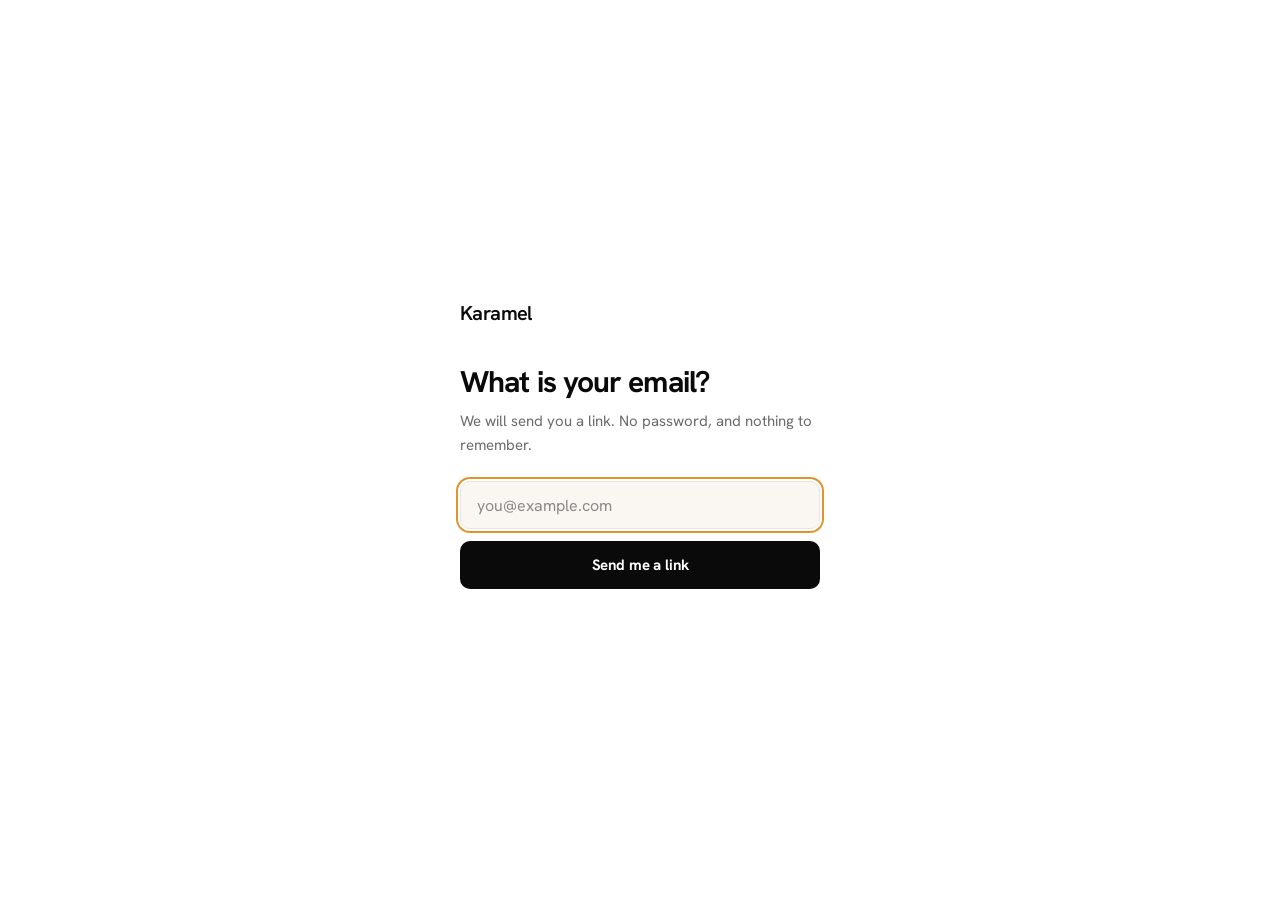
==== begin/index.html @ b9f02e9b "Add /begin, the pilot door A static copy of the app's own sign-in screen, at a path people can be to" ====
<!DOCTYPE html>
<html lang="en">
<head>
<meta charset="utf-8">
<meta name="viewport" content="width=device-width, initial-scale=1">
<title>Begin &middot; Karamel</title>
<meta name="description" content="Sign in to Karamel. No password.">
<!-- A pilot door, not a landing page. It should not turn up in search results. -->
<meta name="robots" content="noindex, nofollow">
<link rel="preconnect" href="https://fonts.googleapis.com">
<link rel="preconnect" href="https://fonts.gstatic.com" crossorigin>
<link href="https://fonts.googleapis.com/css2?family=Hanken+Grotesk:wght@400;500;600;700&display=swap" rel="stylesheet">
<style>
  :root {
    --bg: #ffffff;
    --ink: #0a0a0a;
    --ink-dim: #6b6b6b;
    --ink-faint: #8a8a8a;
    --edge: #e6e6e6;
    --field: #faf7f2;
    --caramel: #e0952b;
    --caramel-text: #9a5b08;
    --warn-bg: #f4ead9;
  }
  * { box-sizing: border-box; }
  html, body { height: 100%; }
  body {
    margin: 0;
    background: var(--bg);
    color: var(--ink);
    font-family: 'Hanken Grotesk', system-ui, Helvetica, Arial, sans-serif;
    font-size: 16px;
    line-height: 1.6;
    -webkit-font-smoothing: antialiased;
    display: flex;
    align-items: center;
    justify-content: center;
    padding: 24px 20px calc(24px + env(safe-area-inset-bottom, 0px));
  }
  main { width: 100%; max-width: 360px; }
  .mark {
    font-size: 20px; font-weight: 600; letter-spacing: -0.03em;
    color: var(--ink); text-decoration: none; display: inline-block;
    margin-bottom: 36px;
  }
  h1 { font-size: 30px; font-weight: 700; letter-spacing: -0.03em; line-height: 1.15; margin: 0 0 10px; }
  p.sub { font-size: 15px; color: var(--ink-dim); margin: 0 0 24px; }
  label { position: absolute; width: 1px; height: 1px; overflow: hidden; clip: rect(0 0 0 0); }
  input[type="email"] {
    width: 100%; min-height: 48px;
    background: var(--field);
    border: 1px solid var(--edge);
    border-radius: 10px;
    padding: 12px 16px;
    font-family: inherit; font-size: 16px; color: var(--ink);
  }
  input[type="email"]::placeholder { color: var(--ink-faint); }
  input[type="email"]:focus-visible { outline: 2px solid var(--caramel); outline-offset: 2px; }
  button {
    width: 100%; min-height: 48px; margin-top: 12px;
    background: var(--ink); color: #fff;
    border: 0; border-radius: 10px;
    font-family: inherit; font-size: 15px; font-weight: 700; letter-spacing: -0.01em;
    cursor: pointer;
  }
  button:disabled { background: var(--ink-faint); cursor: default; }
  button:focus-visible { outline: 2px solid var(--caramel); outline-offset: 2px; }
  .note { font-size: 13px; color: var(--ink-faint); margin-top: 14px; }
  .notice {
    margin-top: 16px; background: var(--warn-bg); border-radius: 10px;
    padding: 13px 15px; font-size: 13.5px; line-height: 1.55; color: #5c431b;
  }
  .again {
    margin-top: 18px; background: none; border: 0; padding: 0;
    width: auto; min-height: 0; color: var(--ink-dim);
    font-size: 14px; font-weight: 400; text-decoration: underline; cursor: pointer;
  }
  [hidden] { display: none !important; }
</style>
</head>
<body>
<main>
  <a class="mark" href="/">Karamel</a>

  <section id="ask">
    <h1>What is your email?</h1>
    <p class="sub">We will send you a link. No password, and nothing to remember.</p>
    <form id="form" novalidate>
      <label for="email">Email address</label>
      <input id="email" name="email" type="email" inputmode="email" autocomplete="email"
             placeholder="you@example.com" required>
      <button id="go" type="submit">Send me a link</button>
    </form>
    <p class="note" id="hint"></p>
  </section>

  <section id="sent" hidden>
    <h1>Check your email</h1>
    <p class="sub">If that address has a Karamel account, a link is on its way. It works once and lasts 30 minutes.</p>
    <button class="again" type="button" id="restart">Use a different address</button>
  </section>

  <section id="closed" hidden>
    <h1>Not open yet</h1>
    <p class="sub">Karamel is in a private pilot and this door is not taking addresses today.</p>
    <div class="notice">Nothing was sent and nothing was stored. If you were expecting to get in here, the person who invited you can tell you where to go instead.</div>
    <button class="again" type="button" id="retry">Try again</button>
  </section>
</main>

<script>
(function () {
  var API = "https://api.heykaramel.com";
  var form = document.getElementById("form");
  var field = document.getElementById("email");
  var go = document.getElementById("go");
  var hint = document.getElementById("hint");
  var ask = document.getElementById("ask");
  var sent = document.getElementById("sent");
  var closed = document.getElementById("closed");

  function show(which) {
    ask.hidden = which !== ask;
    sent.hidden = which !== sent;
    closed.hidden = which !== closed;
  }

  function reset() {
    hint.textContent = "";
    go.disabled = false;
    go.textContent = "Send me a link";
    show(ask);
    field.focus();
  }

  document.getElementById("restart").addEventListener("click", function () { field.value = ""; reset(); });
  document.getElementById("retry").addEventListener("click", reset);

  form.addEventListener("submit", function (event) {
    event.preventDefault();
    var value = (field.value || "").trim();
    if (!value || value.indexOf("@") < 1 || value.indexOf(".") < 0) {
      hint.textContent = "That does not look like an email address.";
      field.focus();
      return;
    }
    hint.textContent = "";
    go.disabled = true;
    go.textContent = "Sending…";

    var done = false;
    var timer = setTimeout(function () {
      if (!done) { done = true; show(closed); }
    }, 12000);

    fetch(API + "/api/v1/auth/email/start", {
      method: "POST",
      headers: { "Content-Type": "application/json" },
      credentials: "include",
      body: JSON.stringify({ email: value })
    }).then(function (res) {
      if (done) return;
      done = true;
      clearTimeout(timer);
      // The API answers the same way whether or not the account exists, so a
      // 200 is the only thing that means a link is on its way.
      show(res.ok ? sent : closed);
    }).catch(function () {
      // Unreachable, or the browser refused the cross-origin call. Either way
      // the person should be told plainly rather than left on a dead button.
      if (done) return;
      done = true;
      clearTimeout(timer);
      show(closed);
    });
  });

  field.focus();
})();
</script>
</body>
</html>
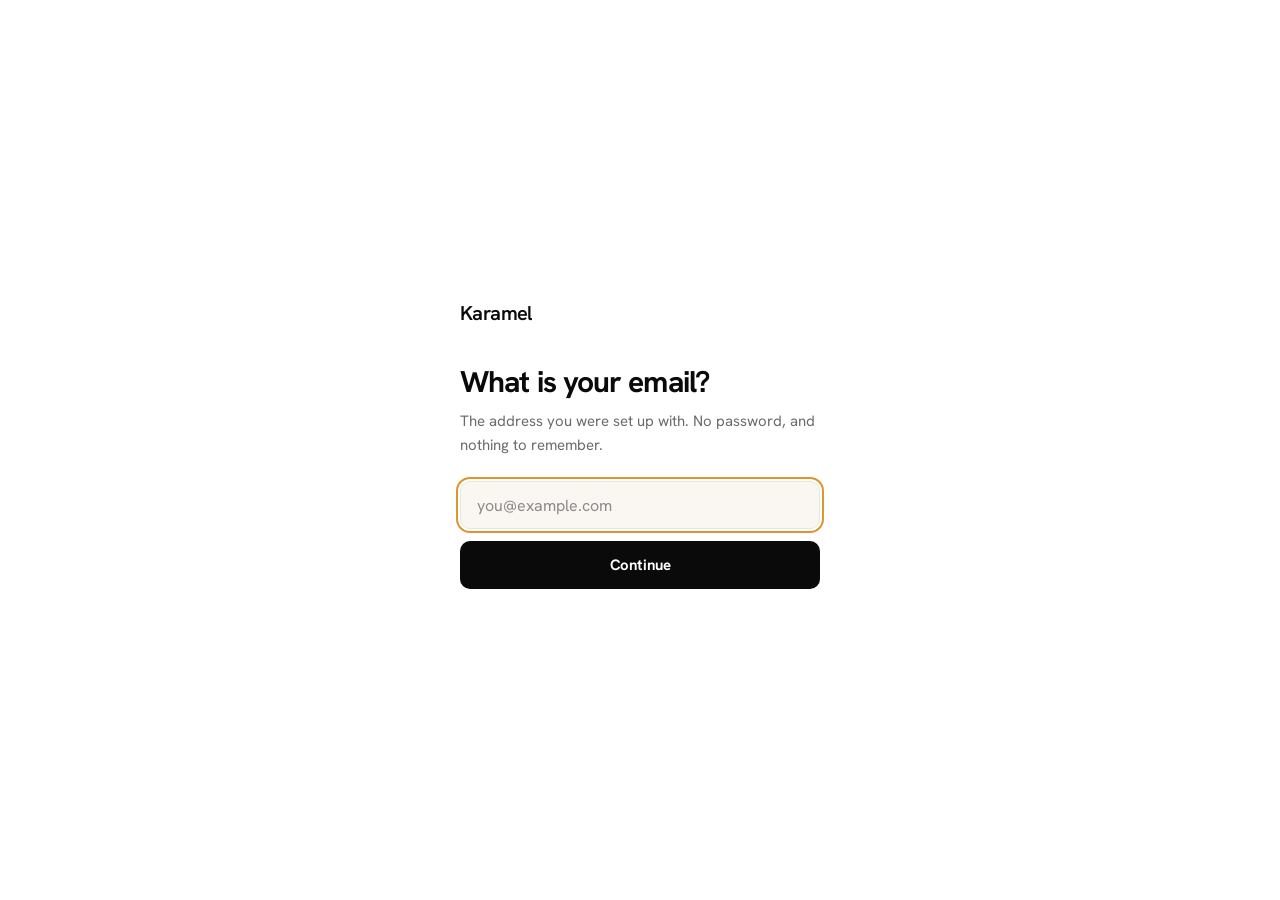
==== commit cda9a87f: "/begin: a known address opens the dashboard One field. If the address belongs to an account, the API" ====
--- a/begin/index.html
+++ b/begin/index.html
@@ -4,7 +4,7 @@
 <meta charset="utf-8">
 <meta name="viewport" content="width=device-width, initial-scale=1">
 <title>Begin &middot; Karamel</title>
-<meta name="description" content="Sign in to Karamel. No password.">
+<meta name="description" content="Sign in to Karamel.">
 <!-- A pilot door, not a landing page. It should not turn up in search results. -->
 <meta name="robots" content="noindex, nofollow">
 <link rel="preconnect" href="https://fonts.googleapis.com">
@@ -19,8 +19,7 @@
     --edge: #e6e6e6;
     --field: #faf7f2;
     --caramel: #e0952b;
-    --caramel-text: #9a5b08;
-    --warn-bg: #f4ead9;
+    --wash: #f4ead9;
   }
   * { box-sizing: border-box; }
   html, body { height: 100%; }
@@ -40,34 +39,28 @@
   main { width: 100%; max-width: 360px; }
   .mark {
     font-size: 20px; font-weight: 600; letter-spacing: -0.03em;
-    color: var(--ink); text-decoration: none; display: inline-block;
-    margin-bottom: 36px;
+    color: var(--ink); text-decoration: none; display: inline-block; margin-bottom: 36px;
   }
   h1 { font-size: 30px; font-weight: 700; letter-spacing: -0.03em; line-height: 1.15; margin: 0 0 10px; }
   p.sub { font-size: 15px; color: var(--ink-dim); margin: 0 0 24px; }
   label { position: absolute; width: 1px; height: 1px; overflow: hidden; clip: rect(0 0 0 0); }
   input[type="email"] {
     width: 100%; min-height: 48px;
-    background: var(--field);
-    border: 1px solid var(--edge);
-    border-radius: 10px;
-    padding: 12px 16px;
-    font-family: inherit; font-size: 16px; color: var(--ink);
+    background: var(--field); border: 1px solid var(--edge); border-radius: 10px;
+    padding: 12px 16px; font-family: inherit; font-size: 16px; color: var(--ink);
   }
   input[type="email"]::placeholder { color: var(--ink-faint); }
   input[type="email"]:focus-visible { outline: 2px solid var(--caramel); outline-offset: 2px; }
   button {
     width: 100%; min-height: 48px; margin-top: 12px;
-    background: var(--ink); color: #fff;
-    border: 0; border-radius: 10px;
-    font-family: inherit; font-size: 15px; font-weight: 700; letter-spacing: -0.01em;
-    cursor: pointer;
+    background: var(--ink); color: #fff; border: 0; border-radius: 10px;
+    font-family: inherit; font-size: 15px; font-weight: 700; letter-spacing: -0.01em; cursor: pointer;
   }
   button:disabled { background: var(--ink-faint); cursor: default; }
   button:focus-visible { outline: 2px solid var(--caramel); outline-offset: 2px; }
   .note { font-size: 13px; color: var(--ink-faint); margin-top: 14px; }
   .notice {
-    margin-top: 16px; background: var(--warn-bg); border-radius: 10px;
+    margin-top: 16px; background: var(--wash); border-radius: 10px;
     padding: 13px 15px; font-size: 13.5px; line-height: 1.55; color: #5c431b;
   }
   .again {
@@ -84,57 +77,64 @@
 
   <section id="ask">
     <h1>What is your email?</h1>
-    <p class="sub">We will send you a link. No password, and nothing to remember.</p>
+    <p class="sub">The address you were set up with. No password, and nothing to remember.</p>
     <form id="form" novalidate>
       <label for="email">Email address</label>
       <input id="email" name="email" type="email" inputmode="email" autocomplete="email"
              placeholder="you@example.com" required>
-      <button id="go" type="submit">Send me a link</button>
+      <button id="go" type="submit">Continue</button>
     </form>
     <p class="note" id="hint"></p>
   </section>
 
-  <section id="sent" hidden>
-    <h1>Check your email</h1>
-    <p class="sub">If that address has a Karamel account, a link is on its way. It works once and lasts 30 minutes.</p>
-    <button class="again" type="button" id="restart">Use a different address</button>
+  <section id="pilot" hidden>
+    <h1>Private pilot</h1>
+    <p class="sub">Karamel is not open yet. That address is not one we have set up.</p>
+    <div class="notice">Nothing was sent and nothing was stored. If you were expecting to get in, check the address you were given, or ask the person who invited you.</div>
+    <button class="again" type="button" id="retry">Try a different address</button>
   </section>
 
-  <section id="closed" hidden>
-    <h1>Not open yet</h1>
-    <p class="sub">Karamel is in a private pilot and this door is not taking addresses today.</p>
-    <div class="notice">Nothing was sent and nothing was stored. If you were expecting to get in here, the person who invited you can tell you where to go instead.</div>
-    <button class="again" type="button" id="retry">Try again</button>
+  <section id="down" hidden>
+    <h1>We cannot reach Karamel</h1>
+    <p class="sub">The service is not answering right now, so we could not check that address.</p>
+    <div class="notice">This is on our side, not yours. Nothing was sent and nothing was stored.</div>
+    <button class="again" type="button" id="retryDown">Try again</button>
   </section>
 </main>
 
 <script>
 (function () {
-  var API = "https://api.heykaramel.com";
+  // Where the two halves live. Taken from the host so this same file works when
+  // it is served from a laptop during development.
+  var local = /^(localhost|127\.0\.0\.1)$/.test(location.hostname);
+  var API = local ? "http://localhost:8000" : "https://api.heykaramel.com";
+  var APP = local ? "http://localhost:3000" : "https://demo.heykaramel.com";
+  var DASHBOARD = APP + "/brief";
+
   var form = document.getElementById("form");
   var field = document.getElementById("email");
   var go = document.getElementById("go");
   var hint = document.getElementById("hint");
   var ask = document.getElementById("ask");
-  var sent = document.getElementById("sent");
-  var closed = document.getElementById("closed");
+  var pilot = document.getElementById("pilot");
+  var down = document.getElementById("down");
 
   function show(which) {
     ask.hidden = which !== ask;
-    sent.hidden = which !== sent;
-    closed.hidden = which !== closed;
+    pilot.hidden = which !== pilot;
+    down.hidden = which !== down;
   }
 
   function reset() {
     hint.textContent = "";
     go.disabled = false;
-    go.textContent = "Send me a link";
+    go.textContent = "Continue";
     show(ask);
     field.focus();
   }
 
-  document.getElementById("restart").addEventListener("click", function () { field.value = ""; reset(); });
-  document.getElementById("retry").addEventListener("click", reset);
+  document.getElementById("retry").addEventListener("click", function () { field.value = ""; reset(); });
+  document.getElementById("retryDown").addEventListener("click", reset);
 
   form.addEventListener("submit", function (event) {
     event.preventDefault();
@@ -146,32 +146,54 @@
     }
     hint.textContent = "";
     go.disabled = true;
-    go.textContent = "Sending…";
-
-    var done = false;
+    go.textContent = "Checking…";
+
+    var settled = false;
     var timer = setTimeout(function () {
-      if (!done) { done = true; show(closed); }
+      if (!settled) { settled = true; show(down); }
     }, 12000);
 
-    fetch(API + "/api/v1/auth/email/start", {
+    function finish(state) {
+      if (settled) return;
+      settled = true;
+      clearTimeout(timer);
+      show(state);
+    }
+
+    fetch(API + "/api/v1/auth/email/open", {
       method: "POST",
       headers: { "Content-Type": "application/json" },
+      // The session cookie is set by the API on this call, so it has to be
+      // allowed to travel. The two hosts share a registrable domain, which is
+      // what makes that possible at all.
       credentials: "include",
       body: JSON.stringify({ email: value })
     }).then(function (res) {
-      if (done) return;
-      done = true;
-      clearTimeout(timer);
-      // The API answers the same way whether or not the account exists, so a
-      // 200 is the only thing that means a link is on its way.
-      show(res.ok ? sent : closed);
+      if (res.status === 429) {
+        finish(ask);
+        go.disabled = false;
+        go.textContent = "Continue";
+        hint.textContent = "Too many tries. Wait a minute and try again.";
+        return;
+      }
+      if (!res.ok) { finish(res.status >= 500 ? down : pilot); return; }
+      return res.json().then(function (body) {
+        if (settled) return;
+        if (body && body.known) {
+          // Signed in already: the cookie came back on that response. Replace
+          // rather than push, so Back does not return to a form that would now
+          // just sign them in again.
+          settled = true;
+          clearTimeout(timer);
+          go.textContent = "Opening…";
+          location.replace(DASHBOARD);
+          return;
+        }
+        finish(pilot);
+      });
     }).catch(function () {
-      // Unreachable, or the browser refused the cross-origin call. Either way
-      // the person should be told plainly rather than left on a dead button.
-      if (done) return;
-      done = true;
-      clearTimeout(timer);
-      show(closed);
+      // Unreachable, or the browser refused the cross-origin call.
+      finish(down);
     });
   });
 
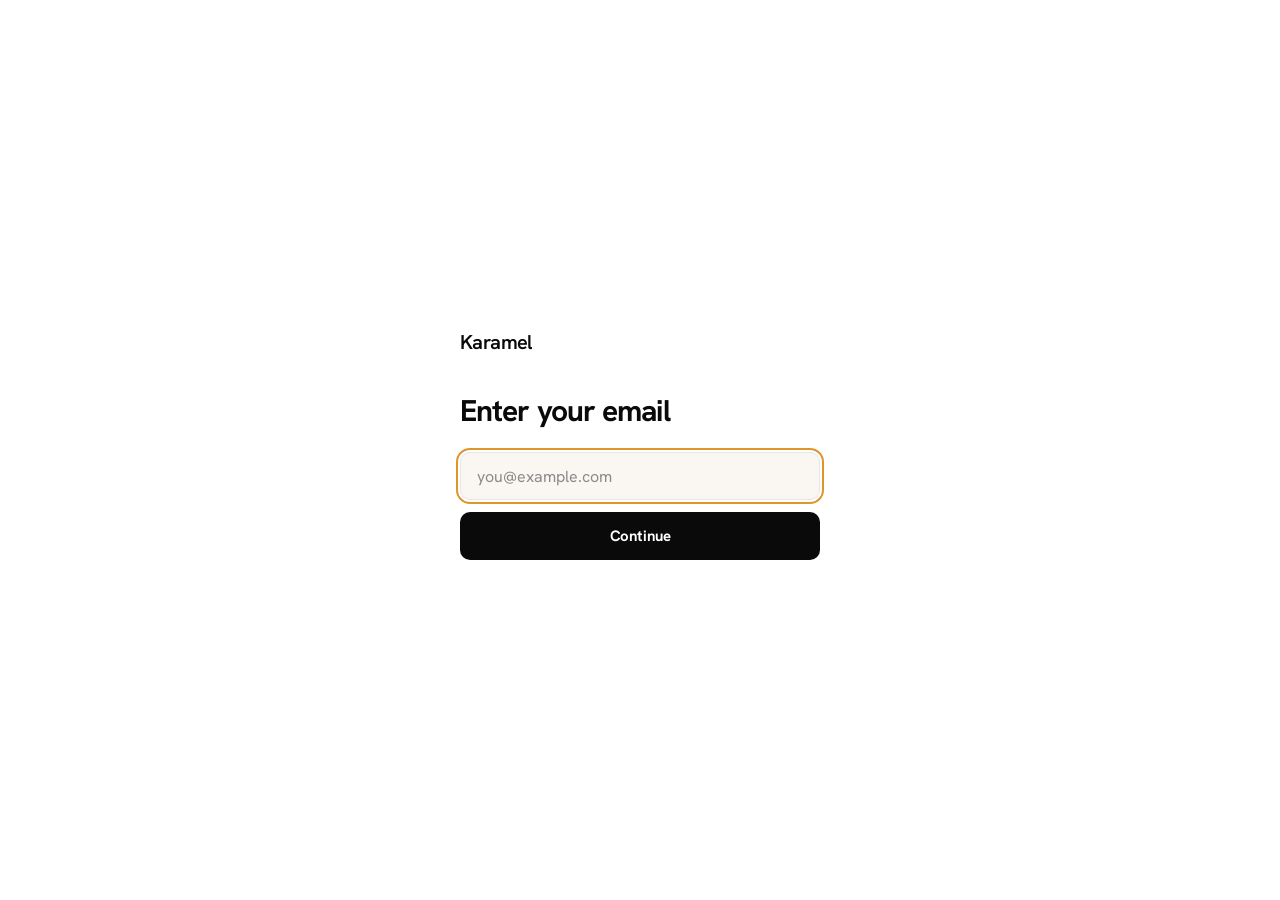
==== commit 6ba4e522: "/begin: one line of copy on the ask Asked for on the screens artifact, against state 1.1: remove the" ====
--- a/begin/index.html
+++ b/begin/index.html
@@ -41,7 +41,7 @@
     font-size: 20px; font-weight: 600; letter-spacing: -0.03em;
     color: var(--ink); text-decoration: none; display: inline-block; margin-bottom: 36px;
   }
-  h1 { font-size: 30px; font-weight: 700; letter-spacing: -0.03em; line-height: 1.15; margin: 0 0 10px; }
+  h1 { font-size: 30px; font-weight: 700; letter-spacing: -0.03em; line-height: 1.15; margin: 0 0 24px; }
   p.sub { font-size: 15px; color: var(--ink-dim); margin: 0 0 24px; }
   label { position: absolute; width: 1px; height: 1px; overflow: hidden; clip: rect(0 0 0 0); }
   input[type="email"] {
@@ -76,8 +76,7 @@
   <a class="mark" href="/">Karamel</a>
 
   <section id="ask">
-    <h1>What is your email?</h1>
-    <p class="sub">The address you were set up with. No password, and nothing to remember.</p>
+    <h1>Enter your email</h1>
     <form id="form" novalidate>
       <label for="email">Email address</label>
       <input id="email" name="email" type="email" inputmode="email" autocomplete="email"
